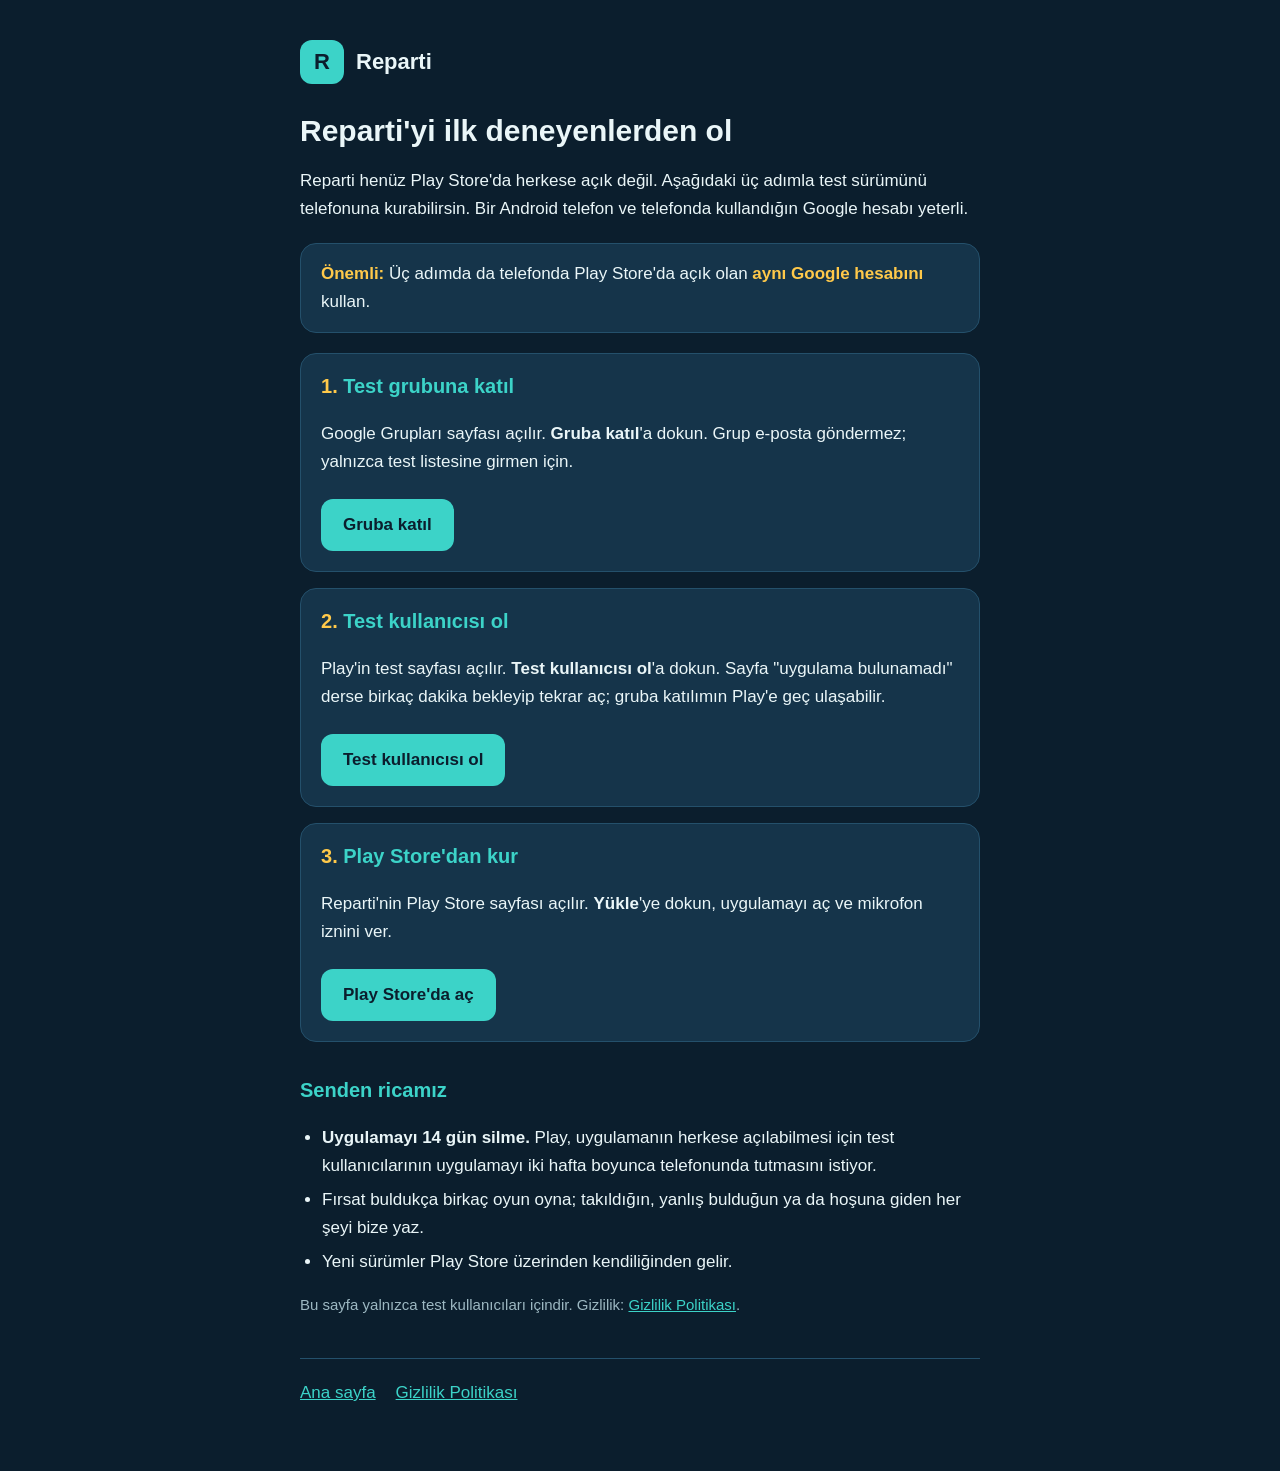
==== test.html @ a5fb4867 "Test kullanıcısı sayfası: Google Grubu ile kapalı test Co-Authored-By: Claude Opus 5.5 <noreply@anth" ====
<!doctype html>
<html lang="tr">
<head>
<meta charset="utf-8">
<meta name="viewport" content="width=device-width, initial-scale=1">
<meta name="robots" content="noindex">
<title>Reparti · Test kullanıcısı ol</title>
<link rel="stylesheet" href="style.css">
</head>
<body>
<main>
  <header><span class="logo">R</span><a href="./">Reparti</a></header>

  <h1>Reparti'yi ilk deneyenlerden ol</h1>
  <p>Reparti henüz Play Store'da herkese açık değil. Aşağıdaki üç adımla test sürümünü telefonuna kurabilirsin.
  Bir Android telefon ve telefonda kullandığın Google hesabı yeterli.</p>

  <div class="summary">
    <strong>Önemli:</strong> Üç adımda da telefonda Play Store'da açık olan <strong>aynı Google hesabını</strong> kullan.
  </div>

  <ol class="steps">
    <li>
      <h2>Test grubuna katıl</h2>
      <p>Google Grupları sayfası açılır. <strong>Gruba katıl</strong>'a dokun. Grup e-posta göndermez; yalnızca test
      listesine girmen için.</p>
      <a class="button" href="https://groups.google.com/g/reparti-test">Gruba katıl</a>
    </li>
    <li>
      <h2>Test kullanıcısı ol</h2>
      <p>Play'in test sayfası açılır. <strong>Test kullanıcısı ol</strong>'a dokun. Sayfa "uygulama bulunamadı" derse
      birkaç dakika bekleyip tekrar aç; gruba katılımın Play'e geç ulaşabilir.</p>
      <a class="button" href="https://play.google.com/apps/testing/com.sertacozer.reparti">Test kullanıcısı ol</a>
    </li>
    <li>
      <h2>Play Store'dan kur</h2>
      <p>Reparti'nin Play Store sayfası açılır. <strong>Yükle</strong>'ye dokun, uygulamayı aç ve mikrofon iznini ver.</p>
      <a class="button" href="https://play.google.com/store/apps/details?id=com.sertacozer.reparti">Play Store'da aç</a>
    </li>
  </ol>

  <h2>Senden ricamız</h2>
  <ul>
    <li><strong>Uygulamayı 14 gün silme.</strong> Play, uygulamanın herkese açılabilmesi için test kullanıcılarının uygulamayı iki hafta boyunca telefonunda tutmasını istiyor.</li>
    <li>Fırsat buldukça birkaç oyun oyna; takıldığın, yanlış bulduğun ya da hoşuna giden her şeyi bize yaz.</li>
    <li>Yeni sürümler Play Store üzerinden kendiliğinden gelir.</li>
  </ul>

  <p class="muted">Bu sayfa yalnızca test kullanıcıları içindir. Gizlilik: <a href="gizlilik.html">Gizlilik Politikası</a>.</p>

  <nav><a href="./">Ana sayfa</a><a href="gizlilik.html">Gizlilik Politikası</a></nav>
</main>
</body>
</html>
---- style.css ----
:root {
  --bg: #0b1e2d;
  --surface: #15344a;
  --line: #24506b;
  --ink: #eaf6f8;
  --muted: #9db8c2;
  --sea: #3cd3c8;
  --sun: #ffc94a;
}
* { box-sizing: border-box; }
body {
  margin: 0;
  background: var(--bg);
  color: var(--ink);
  font: 17px/1.65 -apple-system, BlinkMacSystemFont, "Segoe UI", Roboto, Arial, sans-serif;
}
main { max-width: 720px; margin: 0 auto; padding: 40px 20px 64px; }
header { display: flex; align-items: center; gap: 12px; margin-bottom: 28px; }
.logo {
  width: 44px; height: 44px; border-radius: 12px; background: var(--sea); color: var(--bg);
  display: grid; place-items: center; font-weight: 900; font-size: 22px;
}
header a { color: var(--ink); text-decoration: none; font-weight: 800; font-size: 22px; }
h1 { font-size: 30px; line-height: 1.25; margin: 0 0 8px; }
h2 { font-size: 20px; margin: 32px 0 8px; color: var(--sea); }
p, li { color: var(--ink); }
.muted { color: var(--muted); font-size: 15px; }
.summary {
  background: var(--surface); border: 1px solid var(--line); border-radius: 16px;
  padding: 16px 20px; margin: 20px 0;
}
.summary strong { color: var(--sun); }
a { color: var(--sea); }
ul { padding-left: 22px; }
li { margin: 6px 0; }
.steps { padding-left: 0; list-style: none; counter-reset: step; }
.steps li {
  counter-increment: step; background: var(--surface); border: 1px solid var(--line); border-radius: 16px;
  padding: 16px 20px 20px; margin: 16px 0;
}
.steps h2 { margin: 0 0 6px; }
.steps h2::before { content: counter(step) ". "; color: var(--sun); }
.button {
  display: inline-block; margin-top: 6px; padding: 12px 22px; border-radius: 12px;
  background: var(--sea); color: var(--bg); font-weight: 800; text-decoration: none;
}
nav { margin-top: 40px; padding-top: 20px; border-top: 1px solid var(--line); display: flex; gap: 20px; flex-wrap: wrap; }
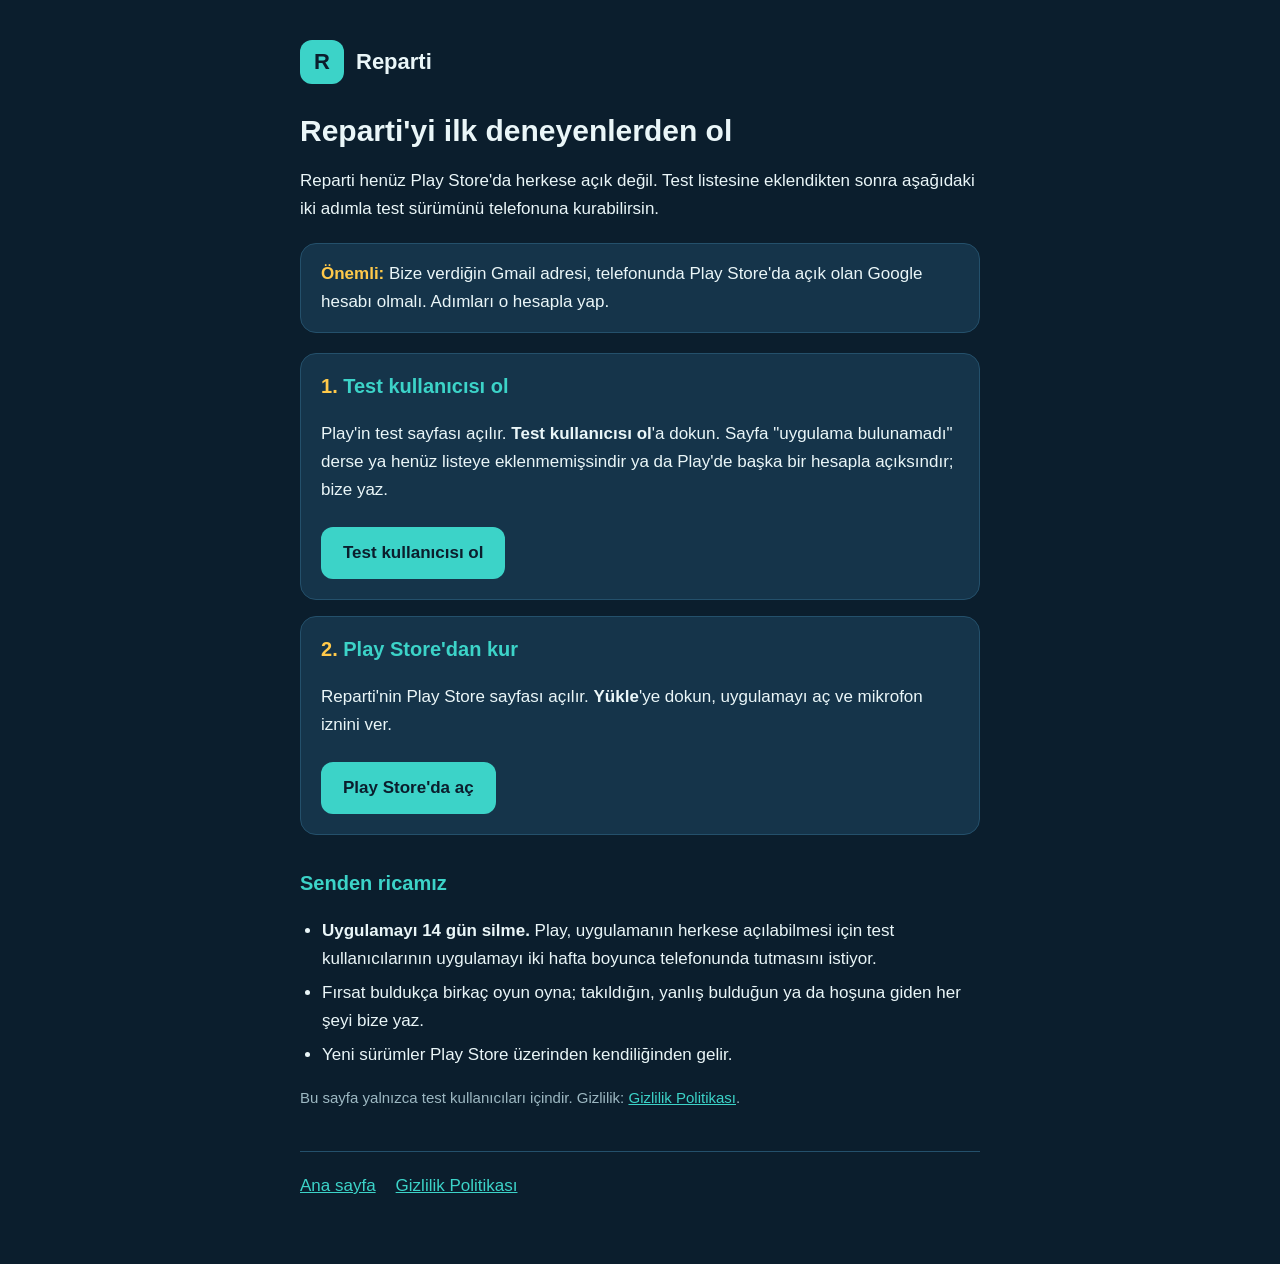
==== commit 07905e65: "Test sayfası: grup adımı yerine e-posta listesi Co-Authored-By: Claude Opus 5.5 <noreply@anthropic.c" ====
--- a/test.html
+++ b/test.html
@@ -12,24 +12,19 @@
   <header><span class="logo">R</span><a href="./">Reparti</a></header>
 
   <h1>Reparti'yi ilk deneyenlerden ol</h1>
-  <p>Reparti henüz Play Store'da herkese açık değil. Aşağıdaki üç adımla test sürümünü telefonuna kurabilirsin.
-  Bir Android telefon ve telefonda kullandığın Google hesabı yeterli.</p>
+  <p>Reparti henüz Play Store'da herkese açık değil. Test listesine eklendikten sonra aşağıdaki iki adımla
+  test sürümünü telefonuna kurabilirsin.</p>
 
   <div class="summary">
-    <strong>Önemli:</strong> Üç adımda da telefonda Play Store'da açık olan <strong>aynı Google hesabını</strong> kullan.
+    <strong>Önemli:</strong> Bize verdiğin Gmail adresi, telefonunda Play Store'da açık olan Google hesabı olmalı.
+    Adımları o hesapla yap.
   </div>
 
   <ol class="steps">
     <li>
-      <h2>Test grubuna katıl</h2>
-      <p>Google Grupları sayfası açılır. <strong>Gruba katıl</strong>'a dokun. Grup e-posta göndermez; yalnızca test
-      listesine girmen için.</p>
-      <a class="button" href="https://groups.google.com/g/reparti-test">Gruba katıl</a>
-    </li>
-    <li>
       <h2>Test kullanıcısı ol</h2>
       <p>Play'in test sayfası açılır. <strong>Test kullanıcısı ol</strong>'a dokun. Sayfa "uygulama bulunamadı" derse
-      birkaç dakika bekleyip tekrar aç; gruba katılımın Play'e geç ulaşabilir.</p>
+      ya henüz listeye eklenmemişsindir ya da Play'de başka bir hesapla açıksındır; bize yaz.</p>
       <a class="button" href="https://play.google.com/apps/testing/com.sertacozer.reparti">Test kullanıcısı ol</a>
     </li>
     <li>
